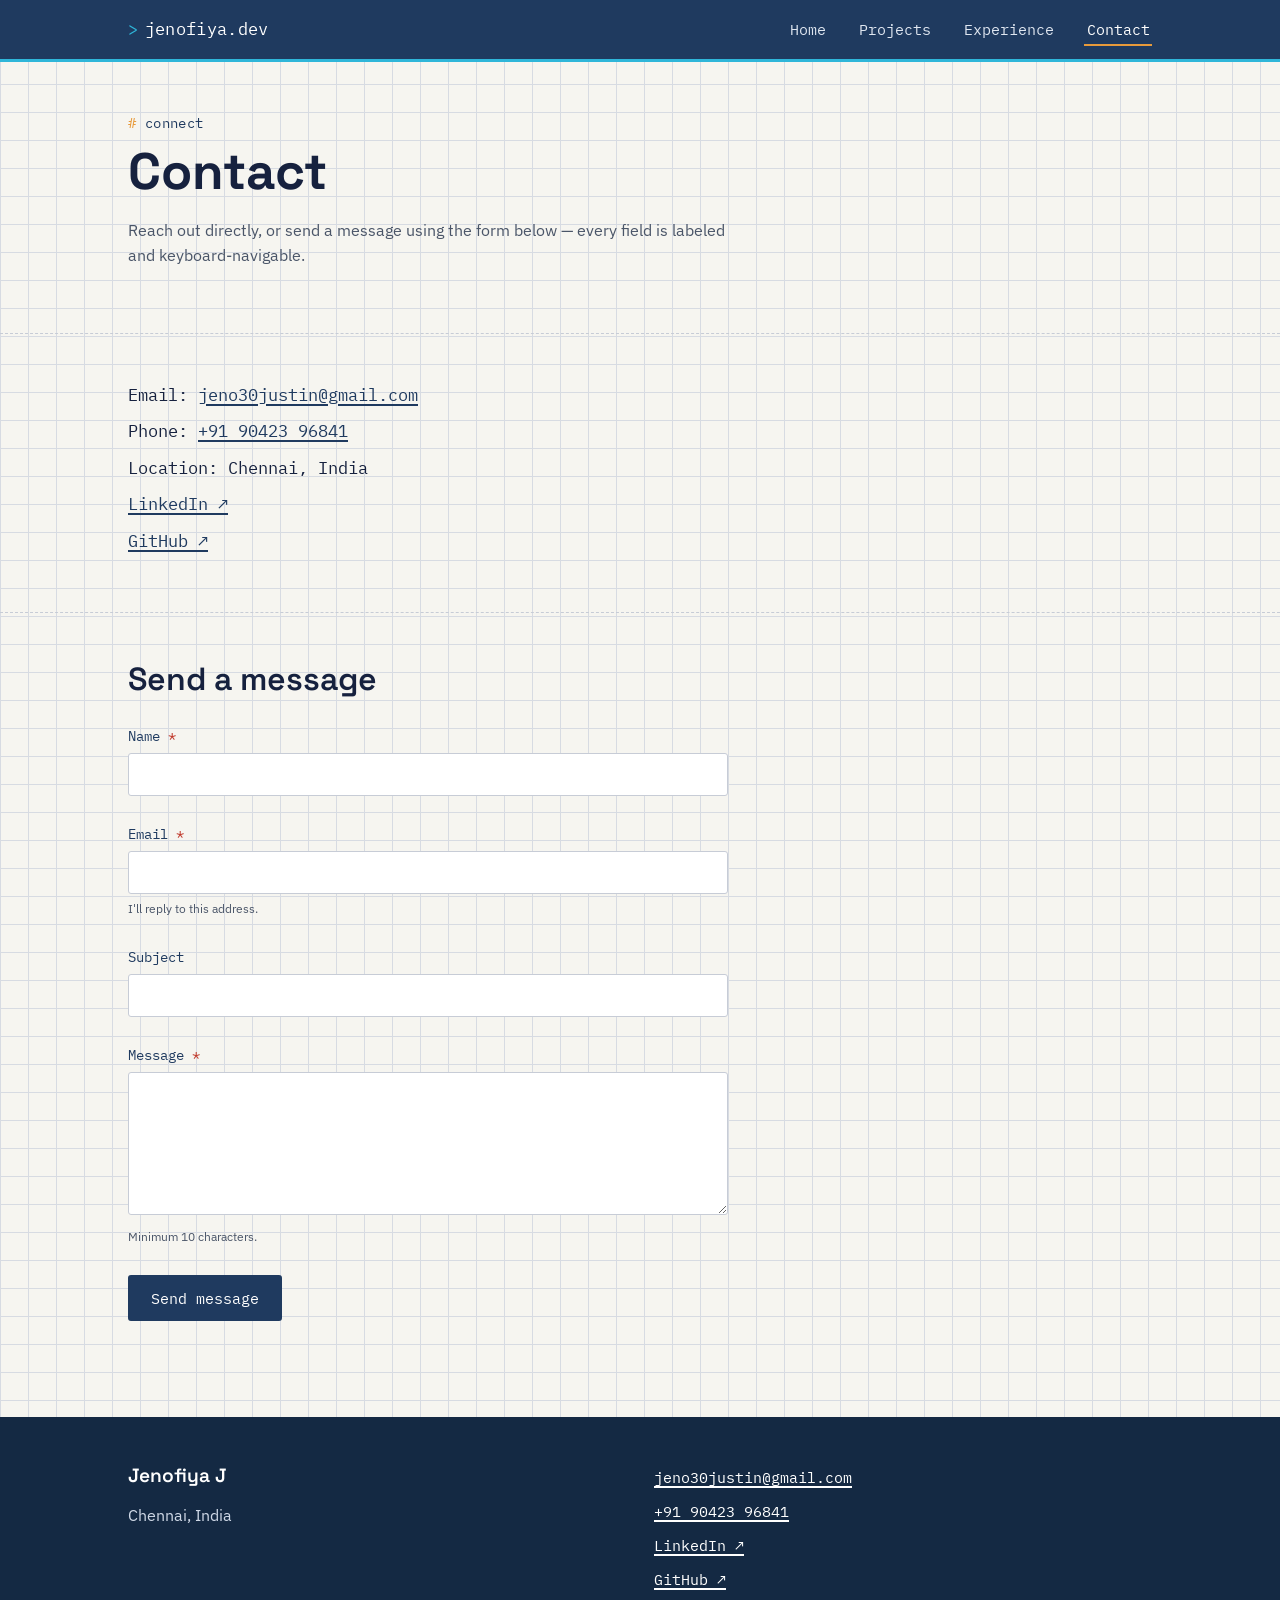
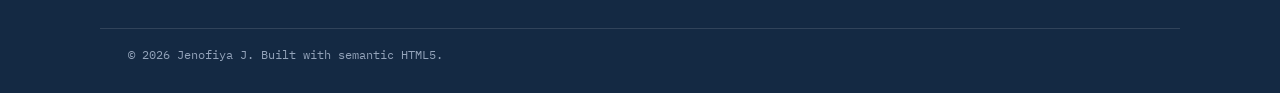
==== contact.html @ ab6592fe "Add files via upload" ====
<!DOCTYPE html>
<html lang="en">
<head>
  <meta charset="UTF-8" />
  <meta name="viewport" content="width=device-width, initial-scale=1.0" />
  <title>Contact — Jenofiya J</title>
  <meta name="description" content="Get in touch with Jenofiya J, a Computer Science and Engineering student and developer based in Chennai, India." />
  <meta name="keywords" content="Jenofiya J contact, hire computer science student Chennai" />
  <meta name="author" content="Jenofiya J" />
  <link rel="canonical" href="contact.html" />

  <meta property="og:type" content="website" />
  <meta property="og:title" content="Contact — Jenofiya J" />
  <meta property="og:description" content="Reach out directly or send a message through the accessible contact form." />
  <meta property="og:url" content="contact.html" />
  <meta name="twitter:card" content="summary" />

  <meta name="theme-color" content="#1f3a5f" />
  <link rel="icon" href="data:image/svg+xml,%3Csvg xmlns='http://www.w3.org/2000/svg' viewBox='0 0 100 100'%3E%3Crect width='100' height='100' rx='16' fill='%231f3a5f'/%3E%3Ctext x='50' y='68' font-size='58' font-family='monospace' fill='%232fb6d9' text-anchor='middle'%3EJ%3C/text%3E%3C/svg%3E" />

  <link rel="preconnect" href="https://fonts.googleapis.com" />
  <link rel="preconnect" href="https://fonts.gstatic.com" crossorigin />
  <link href="https://fonts.googleapis.com/css2?family=IBM+Plex+Mono:wght@400;500&family=IBM+Plex+Sans:wght@400;500&family=Space+Grotesk:wght@500;700&display=swap" rel="stylesheet" />
  <link rel="stylesheet" href="style.css" />
</head>
<body>
  <a class="skip-link" href="#main">Skip to main content</a>

  <header class="site-header">
    <div class="nav-bar">
      <a class="brand" href="index.html"><span class="prompt">&gt;</span> jenofiya.dev</a>
      <button class="nav-toggle" type="button" aria-expanded="false" aria-controls="primary-nav">
        Menu
      </button>
      <nav class="main-nav" id="primary-nav" aria-label="Primary">
        <ul>
          <li><a href="index.html">Home</a></li>
          <li><a href="projects.html">Projects</a></li>
          <li><a href="experience.html">Experience</a></li>
          <li><a href="contact.html" aria-current="page">Contact</a></li>
        </ul>
      </nav>
    </div>
  </header>

  <main id="main">
    <section aria-labelledby="page-heading">
      <div class="container">
        <span class="eyebrow"><span class="prompt">#</span> connect</span>
        <h1 id="page-heading">Contact</h1>
        <p style="max-width: 60ch;">Reach out directly, or send a message using the form below — every field is labeled and keyboard-navigable.</p>
      </div>
    </section>

    <section aria-labelledby="direct-heading">
      <div class="container">
        <h2 id="direct-heading" class="visually-hidden">Direct contact details</h2>
        <ul class="contact-info-list" style="font-size: 1.05rem;">
          <li>Email: <a href="mailto:jeno30justin@gmail.com">jeno30justin@gmail.com</a></li>
          <li>Phone: <a href="tel:+919042396841">+91 90423 96841</a></li>
          <li>Location: Chennai, India</li>
          <!-- Add your real profile URLs here -->
          <li><a href="#">LinkedIn ↗</a></li>
          <li><a href="#">GitHub ↗</a></li>
        </ul>
      </div>
    </section>

    <section aria-labelledby="form-heading">
      <div class="container">
        <div class="section-head">
          <h2 id="form-heading">Send a message</h2>
        </div>

        <div id="form-status" aria-live="polite"></div>

        <form id="contact-form" novalidate style="max-width: 600px;">
          <div class="form-field">
            <label for="name">Name <span class="required-marker" aria-hidden="true">*</span></label>
            <input
              type="text"
              id="name"
              name="name"
              autocomplete="name"
              required
              aria-required="true"
              aria-describedby="name-error"
            />
            <p class="error" id="name-error" role="alert"></p>
          </div>

          <div class="form-field">
            <label for="email">Email <span class="required-marker" aria-hidden="true">*</span></label>
            <input
              type="email"
              id="email"
              name="email"
              autocomplete="email"
              required
              aria-required="true"
              aria-describedby="email-hint email-error"
            />
            <p class="hint" id="email-hint">I'll reply to this address.</p>
            <p class="error" id="email-error" role="alert"></p>
          </div>

          <div class="form-field">
            <label for="subject">Subject</label>
            <input
              type="text"
              id="subject"
              name="subject"
              autocomplete="off"
            />
          </div>

          <div class="form-field">
            <label for="message">Message <span class="required-marker" aria-hidden="true">*</span></label>
            <textarea
              id="message"
              name="message"
              rows="6"
              required
              aria-required="true"
              aria-describedby="message-hint message-error"
            ></textarea>
            <p class="hint" id="message-hint">Minimum 10 characters.</p>
            <p class="error" id="message-error" role="alert"></p>
          </div>

          <button type="submit" class="btn btn-primary">Send message</button>
        </form>
      </div>
    </section>
  </main>

  <footer class="site-footer">
    <div class="container footer-grid">
      <div>
        <h2 style="color:#fff; font-size:1.2rem;">Jenofiya J</h2>
        <p style="color:#cfd8e6;">Chennai, India</p>
      </div>
      <div>
        <h2 class="visually-hidden">Contact links</h2>
        <ul class="contact-info-list">
          <li><a href="mailto:jeno30justin@gmail.com">jeno30justin@gmail.com</a></li>
          <li><a href="tel:+919042396841">+91 90423 96841</a></li>
          <li><a href="#">LinkedIn ↗</a></li>
          <li><a href="#">GitHub ↗</a></li>
        </ul>
      </div>
    </div>
    <p class="footer-note container">© 2026 Jenofiya J. Built with semantic HTML5.</p>
  </footer>

  <script src="script.js"></script>
</body>
</html>
---- style.css ----
/* =========================================================
   JENOFIYA J — PORTFOLIO
   Design language: "engineering notebook meets detection output"
   Palette, type, layout tokens below. Change these to re-theme
   the whole site without touching page markup.
   ========================================================= */

:root {
  /* Color */
  --paper: #f6f5f0;
  --paper-line: #d7dbe2;
  --ink: #16213e;
  --ink-soft: #4a5568;
  --blueprint: #1f3a5f;
  --blueprint-dark: #142943;
  --cyan: #2fb6d9;
  --amber: #e79a3b;
  --card-bg: #ffffff;
  --border: #c7ccd6;
  --focus: #e79a3b;
  --danger: #c0392b;
  --success: #1f7a4d;

  /* Type */
  --font-display: "Space Grotesk", "Segoe UI", sans-serif;
  --font-body: "IBM Plex Sans", "Segoe UI", sans-serif;
  --font-mono: "IBM Plex Mono", "Courier New", monospace;

  /* Layout */
  --max-width: 1080px;
  --radius: 3px;
  --space-1: 0.5rem;
  --space-2: 1rem;
  --space-3: 1.75rem;
  --space-4: 3rem;
  --space-5: 5rem;
}

@media (prefers-color-scheme: dark) {
  /* Intentionally not auto-switching to a dark theme: the blueprint/paper
     contrast is a deliberate design choice, kept consistent for all users. */
}

*, *::before, *::after { box-sizing: border-box; }

html {
  scroll-behavior: smooth;
}

@media (prefers-reduced-motion: reduce) {
  html { scroll-behavior: auto; }
  *, *::before, *::after {
    animation-duration: 0.001ms !important;
    animation-iteration-count: 1 !important;
    transition-duration: 0.001ms !important;
    scroll-behavior: auto !important;
  }
}

body {
  margin: 0;
  font-family: var(--font-body);
  color: var(--ink);
  background-color: var(--paper);
  background-image:
    linear-gradient(var(--paper-line) 1px, transparent 1px),
    linear-gradient(90deg, var(--paper-line) 1px, transparent 1px);
  background-size: 28px 28px;
  line-height: 1.6;
  -webkit-font-smoothing: antialiased;
}

h1, h2, h3, h4 {
  font-family: var(--font-display);
  color: var(--ink);
  line-height: 1.15;
  margin: 0 0 var(--space-2);
}

h1 { font-size: clamp(2.1rem, 4.5vw, 3.2rem); font-weight: 700; }
h2 { font-size: clamp(1.5rem, 3vw, 2rem); font-weight: 600; }
h3 { font-size: 1.15rem; font-weight: 600; }

p { margin: 0 0 var(--space-2); color: var(--ink-soft); }

a {
  color: var(--blueprint);
  text-decoration-thickness: 1.5px;
  text-underline-offset: 3px;
}
a:hover { color: var(--cyan); }

/* Visible focus state for every interactive element — required, never remove */
a:focus-visible,
button:focus-visible,
input:focus-visible,
textarea:focus-visible,
select:focus-visible,
[tabindex]:focus-visible {
  outline: 3px solid var(--focus);
  outline-offset: 3px;
  border-radius: 2px;
}

/* Skip link */
.skip-link {
  position: absolute;
  left: -999px;
  top: auto;
  background: var(--blueprint);
  color: #fff;
  padding: 0.75rem 1.25rem;
  z-index: 1000;
  font-family: var(--font-mono);
  font-size: 0.9rem;
  border-radius: 0 0 var(--radius) 0;
}
.skip-link:focus {
  left: 0;
  top: 0;
}

.container {
  max-width: var(--max-width);
  margin: 0 auto;
  padding: 0 var(--space-3);
}

/* ---------- Header / Nav ---------- */
.site-header {
  background: var(--blueprint);
  color: #fff;
  border-bottom: 3px solid var(--cyan);
  position: sticky;
  top: 0;
  z-index: 100;
}

.nav-bar {
  display: flex;
  align-items: center;
  justify-content: space-between;
  padding: var(--space-2) var(--space-3);
  max-width: var(--max-width);
  margin: 0 auto;
}

.brand {
  font-family: var(--font-mono);
  color: #fff;
  text-decoration: none;
  font-size: 1.05rem;
  letter-spacing: 0.02em;
  display: flex;
  align-items: baseline;
  gap: 0.4rem;
}
.brand:hover { color: var(--cyan); }
.brand .prompt { color: var(--cyan); }

.nav-toggle {
  display: none;
  background: transparent;
  border: 1px solid rgba(255,255,255,0.4);
  color: #fff;
  padding: 0.4rem 0.7rem;
  font-family: var(--font-mono);
  border-radius: var(--radius);
  cursor: pointer;
}

.main-nav ul {
  list-style: none;
  display: flex;
  gap: var(--space-3);
  margin: 0;
  padding: 0;
  font-family: var(--font-mono);
  font-size: 0.92rem;
}

.main-nav a {
  color: #dfe6f0;
  text-decoration: none;
  padding: 0.35rem 0.15rem;
  border-bottom: 2px solid transparent;
}
.main-nav a:hover { color: #fff; border-bottom-color: var(--cyan); }
.main-nav a[aria-current="page"] {
  color: #fff;
  border-bottom-color: var(--amber);
}

@media (max-width: 720px) {
  .nav-toggle { display: inline-block; }
  .main-nav {
    display: none;
    width: 100%;
  }
  .main-nav.is-open { display: block; }
  .nav-bar { flex-wrap: wrap; }
  .main-nav ul {
    flex-direction: column;
    gap: 0;
    padding: var(--space-2) 0;
  }
  .main-nav a { display: block; padding: 0.6rem 0.2rem; }
}

/* ---------- Hero / scan signature ---------- */
.hero {
  padding: var(--space-5) 0 var(--space-4);
}

.hero-grid {
  display: grid;
  grid-template-columns: auto 1fr;
  gap: var(--space-4);
  align-items: center;
}

@media (max-width: 640px) {
  .hero-grid { grid-template-columns: 1fr; text-align: center; }
  .scan-frame { margin: 0 auto; }
}

.scan-frame {
  position: relative;
  width: 156px;
  height: 156px;
  display: grid;
  place-items: center;
  font-family: var(--font-mono);
}

.scan-frame .avatar {
  width: 120px;
  height: 120px;
  border-radius: 50%;
  background: var(--blueprint);
  color: #fff;
  display: grid;
  place-items: center;
  font-family: var(--font-display);
  font-size: 2.6rem;
  font-weight: 700;
}

.scan-frame .corner {
  position: absolute;
  width: 26px;
  height: 26px;
  border: 3px solid var(--cyan);
  opacity: 0;
  animation: corner-in 0.5s ease-out forwards;
}
.corner.tl { top: -6px; left: -6px; border-right: none; border-bottom: none; animation-delay: 0.1s; }
.corner.tr { top: -6px; right: -6px; border-left: none; border-bottom: none; animation-delay: 0.25s; }
.corner.bl { bottom: -6px; left: -6px; border-right: none; border-top: none; animation-delay: 0.4s; }
.corner.br { bottom: -6px; right: -6px; border-left: none; border-top: none; animation-delay: 0.55s; }

@keyframes corner-in {
  from { opacity: 0; transform: scale(1.4); }
  to { opacity: 1; transform: scale(1); }
}

.scan-frame .tag {
  position: absolute;
  bottom: -14px;
  left: 50%;
  transform: translateX(-50%);
  background: var(--amber);
  color: var(--blueprint-dark);
  font-size: 0.68rem;
  padding: 2px 8px;
  border-radius: 2px;
  white-space: nowrap;
  opacity: 0;
  animation: tag-in 0.4s ease-out 0.75s forwards;
}
@keyframes tag-in { to { opacity: 1; } }

.eyebrow {
  font-family: var(--font-mono);
  color: var(--blueprint);
  font-size: 0.85rem;
  letter-spacing: 0.03em;
  margin-bottom: 0.5rem;
  display: inline-block;
}
.eyebrow .prompt { color: var(--amber); }

.hero-actions {
  display: flex;
  gap: var(--space-2);
  flex-wrap: wrap;
  margin-top: var(--space-3);
}

/* ---------- Buttons ---------- */
.btn {
  font-family: var(--font-mono);
  font-size: 0.92rem;
  padding: 0.7rem 1.3rem;
  border-radius: var(--radius);
  text-decoration: none;
  display: inline-block;
  border: 2px solid var(--blueprint);
  cursor: pointer;
}
.btn-primary {
  background: var(--blueprint);
  color: #fff;
}
.btn-primary:hover { background: var(--blueprint-dark); color: #fff; }
.btn-secondary {
  background: transparent;
  color: var(--blueprint);
}
.btn-secondary:hover { background: var(--blueprint); color: #fff; }

/* ---------- Sections ---------- */
section {
  padding: var(--space-4) 0;
  border-top: 1px dashed var(--border);
}
section:first-of-type { border-top: none; }

.section-head {
  margin-bottom: var(--space-3);
}

/* ---------- Chips (classification-label style) ---------- */
.chip-row {
  display: flex;
  flex-wrap: wrap;
  gap: 0.5rem;
}
.chip {
  font-family: var(--font-mono);
  font-size: 0.8rem;
  background: var(--card-bg);
  border: 1px solid var(--border);
  border-left: 3px solid var(--cyan);
  padding: 0.35rem 0.7rem;
  border-radius: 2px;
  color: var(--ink);
}

/* ---------- Cards ---------- */
.card-grid {
  display: grid;
  grid-template-columns: repeat(auto-fit, minmax(280px, 1fr));
  gap: var(--space-3);
}

.card {
  background: var(--card-bg);
  border: 1px solid var(--border);
  border-radius: var(--radius);
  padding: var(--space-3);
  position: relative;
}
.card::before {
  content: "";
  position: absolute;
  top: 0; left: 0;
  width: 18px; height: 18px;
  border-top: 2px solid var(--cyan);
  border-left: 2px solid var(--cyan);
}
.card::after {
  content: "";
  position: absolute;
  bottom: 0; right: 0;
  width: 18px; height: 18px;
  border-bottom: 2px solid var(--cyan);
  border-right: 2px solid var(--cyan);
}

.card h3 { margin-bottom: 0.4rem; }
.card .meta {
  font-family: var(--font-mono);
  font-size: 0.78rem;
  color: var(--blueprint);
  margin-bottom: 0.6rem;
  display: block;
}

.card ul {
  margin: 0.6rem 0 0;
  padding-left: 1.1rem;
  color: var(--ink-soft);
}
.card ul li { margin-bottom: 0.3rem; }

/* ---------- Timeline (education/experience) ---------- */
.timeline {
  border-left: 2px solid var(--border);
  padding-left: var(--space-3);
  margin-left: 0.4rem;
}
.timeline-item {
  position: relative;
  padding-bottom: var(--space-3);
}
.timeline-item:last-child { padding-bottom: 0; }
.timeline-item::before {
  content: "";
  position: absolute;
  left: calc(-1 * var(--space-3) - 6px);
  top: 4px;
  width: 11px;
  height: 11px;
  background: var(--cyan);
  border: 2px solid var(--blueprint);
  border-radius: 50%;
}

/* ---------- Footer ---------- */
.site-footer {
  background: var(--blueprint-dark);
  color: #cfd8e6;
  padding: var(--space-4) 0 var(--space-3);
  margin-top: var(--space-4);
}
.site-footer a { color: #fff; }
.footer-grid {
  display: grid;
  grid-template-columns: 1fr 1fr;
  gap: var(--space-3);
}
@media (max-width: 640px) {
  .footer-grid { grid-template-columns: 1fr; }
}
.footer-note {
  font-family: var(--font-mono);
  font-size: 0.78rem;
  color: #93a3ba;
  margin-top: var(--space-3);
  border-top: 1px solid rgba(255,255,255,0.12);
  padding-top: var(--space-2);
}

/* ---------- Contact form ---------- */
.form-field {
  margin-bottom: var(--space-3);
}
.form-field label {
  display: block;
  font-family: var(--font-mono);
  font-size: 0.85rem;
  color: var(--blueprint);
  margin-bottom: 0.35rem;
}
.form-field .hint {
  font-size: 0.78rem;
  color: var(--ink-soft);
  margin-top: 0.3rem;
}
.form-field input,
.form-field textarea {
  width: 100%;
  font-family: var(--font-body);
  font-size: 1rem;
  padding: 0.65rem 0.8rem;
  border: 1.5px solid var(--border);
  border-radius: var(--radius);
  background: var(--card-bg);
  color: var(--ink);
}
.form-field input:invalid[data-touched="true"],
.form-field textarea:invalid[data-touched="true"] {
  border-color: var(--danger);
}
.form-field .error {
  color: var(--danger);
  font-size: 0.82rem;
  margin-top: 0.35rem;
  display: none;
  font-family: var(--font-mono);
}
.form-field .error.is-visible { display: block; }

.required-marker { color: var(--danger); }

#form-status {
  font-family: var(--font-mono);
  font-size: 0.9rem;
  padding: 0.8rem 1rem;
  border-radius: var(--radius);
  margin-bottom: var(--space-3);
  display: none;
}
#form-status.is-visible { display: block; }
#form-status.status-success {
  background: #e6f4ec;
  color: var(--success);
  border: 1px solid var(--success);
}
#form-status.status-error {
  background: #fbe9e7;
  color: var(--danger);
  border: 1px solid var(--danger);
}

.contact-info-list {
  list-style: none;
  padding: 0;
  margin: 0;
  font-family: var(--font-mono);
  font-size: 0.95rem;
}
.contact-info-list li { margin-bottom: 0.6rem; }

.visually-hidden {
  position: absolute;
  width: 1px; height: 1px;
  padding: 0; margin: -1px;
  overflow: hidden;
  clip: rect(0,0,0,0);
  white-space: nowrap;
  border: 0;
}
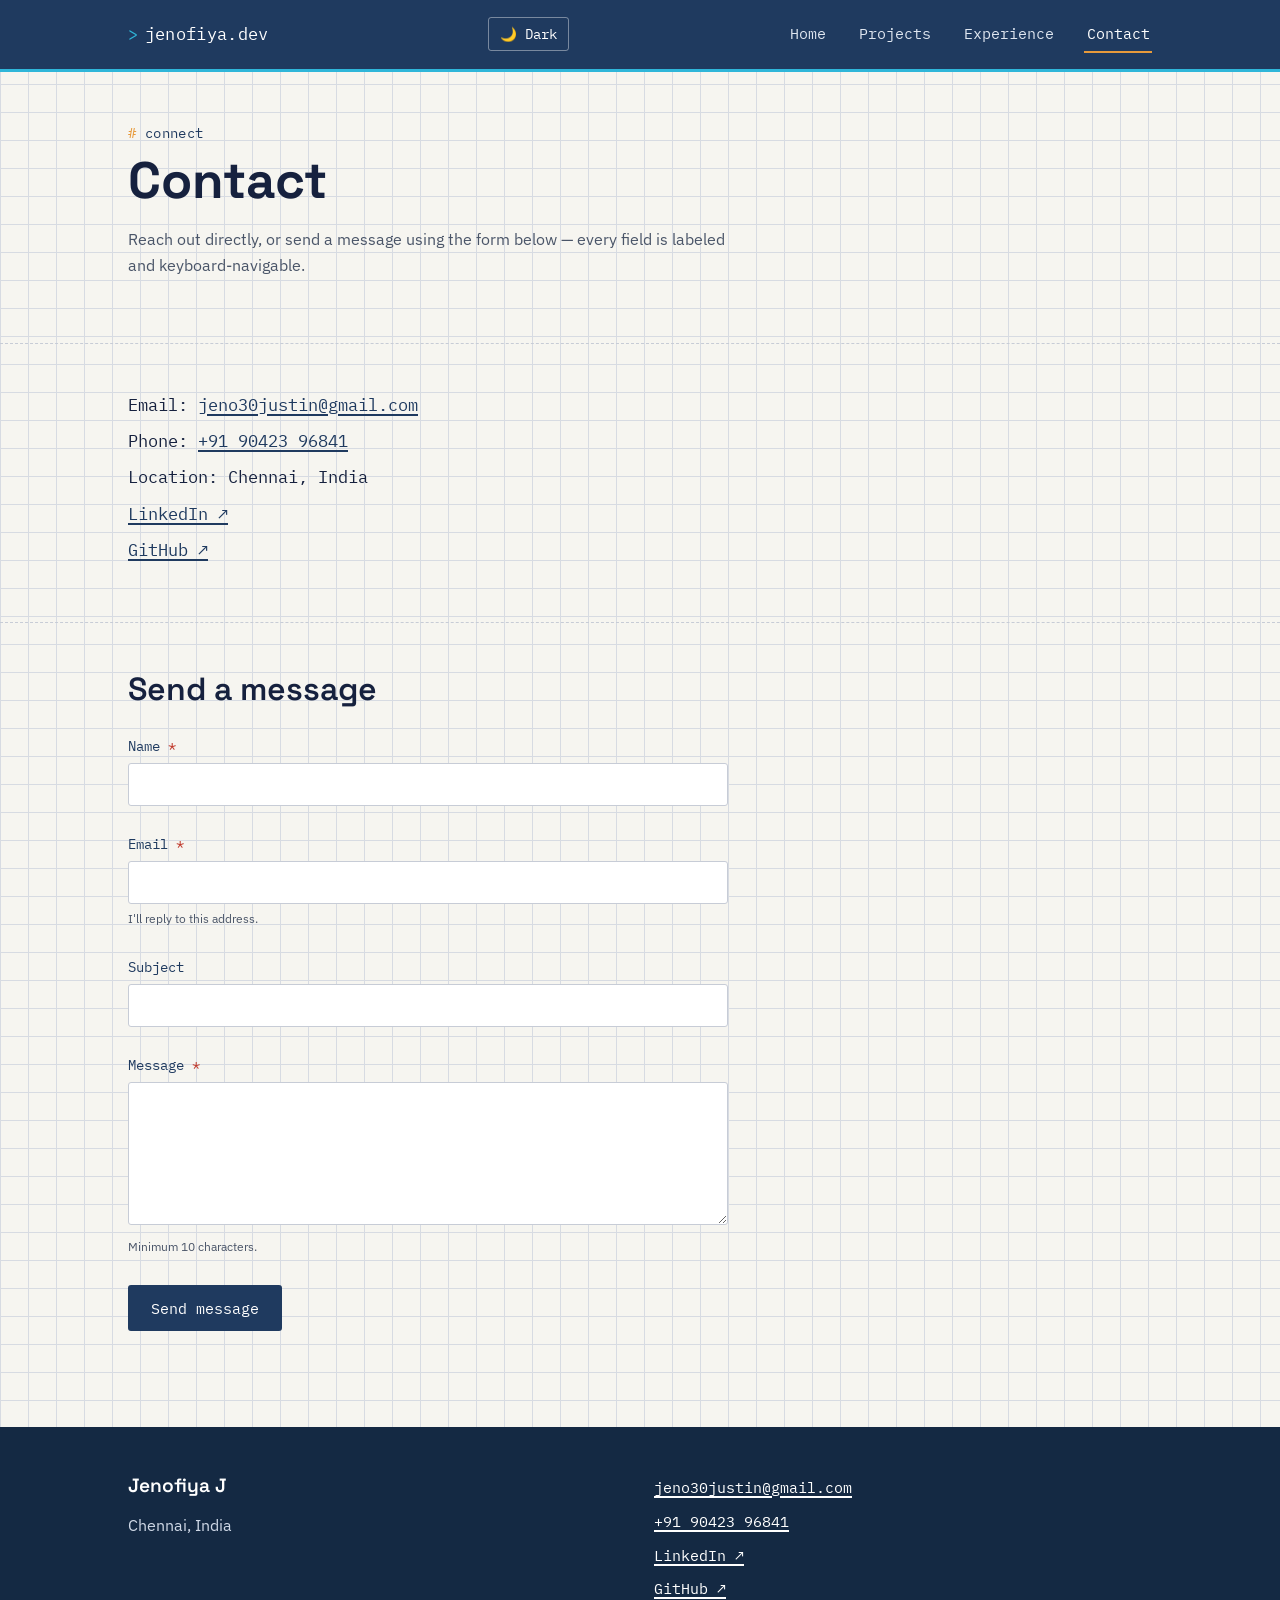
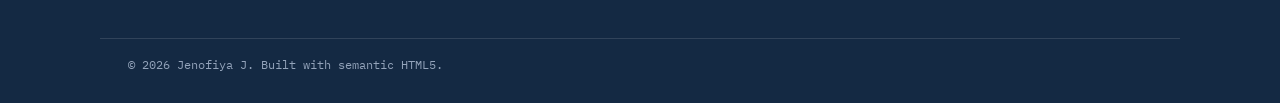
==== commit 44b3e6d9: "Update contact.html" ====
--- a/contact.html
+++ b/contact.html
@@ -29,9 +29,12 @@
   <header class="site-header">
     <div class="nav-bar">
       <a class="brand" href="index.html"><span class="prompt">&gt;</span> jenofiya.dev</a>
-      <button class="nav-toggle" type="button" aria-expanded="false" aria-controls="primary-nav">
-        Menu
-      </button>
+      <div class="nav-controls">
+        <button class="theme-toggle" type="button" aria-pressed="false">🌙 Dark</button>
+        <button class="nav-toggle" type="button" aria-expanded="false" aria-controls="primary-nav">
+          Menu
+        </button>
+      </div>
       <nav class="main-nav" id="primary-nav" aria-label="Primary">
         <ul>
           <li><a href="index.html">Home</a></li>
--- a/style.css
+++ b/style.css
@@ -1,12 +1,12 @@
 /* =========================================================
    JENOFIYA J — PORTFOLIO
    Design language: "engineering notebook meets detection output"
-   Palette, type, layout tokens below. Change these to re-theme
-   the whole site without touching page markup.
+   Mobile-first: base rules target small screens, min-width
+   media queries layer on tablet/desktop enhancements.
    ========================================================= */
 
 :root {
-  /* Color */
+  /* ---- Light theme (default) ---- */
   --paper: #f6f5f0;
   --paper-line: #d7dbe2;
   --ink: #16213e;
@@ -20,6 +20,8 @@
   --focus: #e79a3b;
   --danger: #c0392b;
   --success: #1f7a4d;
+  --header-bg: var(--blueprint);
+  --footer-bg: var(--blueprint-dark);
 
   /* Type */
   --font-display: "Space Grotesk", "Segoe UI", sans-serif;
@@ -34,18 +36,44 @@
   --space-3: 1.75rem;
   --space-4: 3rem;
   --space-5: 5rem;
+
+  color-scheme: light;
+}
+
+/* ---- Dark theme: manual toggle wins, else follow system ---- */
+[data-theme="dark"] {
+  --paper: #10182b;
+  --paper-line: #1d2740;
+  --ink: #e7ecf5;
+  --ink-soft: #a9b4c9;
+  --blueprint: #2fb6d9;
+  --blueprint-dark: #16213e;
+  --card-bg: #16213e;
+  --border: #2b3757;
+  --header-bg: #0c1322;
+  --footer-bg: #0a0f1c;
+  color-scheme: dark;
 }
 
 @media (prefers-color-scheme: dark) {
-  /* Intentionally not auto-switching to a dark theme: the blueprint/paper
-     contrast is a deliberate design choice, kept consistent for all users. */
+  :root:not([data-theme="light"]) {
+    --paper: #10182b;
+    --paper-line: #1d2740;
+    --ink: #e7ecf5;
+    --ink-soft: #a9b4c9;
+    --blueprint: #2fb6d9;
+    --blueprint-dark: #16213e;
+    --card-bg: #16213e;
+    --border: #2b3757;
+    --header-bg: #0c1322;
+    --footer-bg: #0a0f1c;
+    color-scheme: dark;
+  }
 }
 
 *, *::before, *::after { box-sizing: border-box; }
 
-html {
-  scroll-behavior: smooth;
-}
+html { scroll-behavior: smooth; }
 
 @media (prefers-reduced-motion: reduce) {
   html { scroll-behavior: auto; }
@@ -68,6 +96,7 @@
   background-size: 28px 28px;
   line-height: 1.6;
   -webkit-font-smoothing: antialiased;
+  transition: background-color 0.2s ease, color 0.2s ease;
 }
 
 h1, h2, h3, h4 {
@@ -77,9 +106,9 @@
   margin: 0 0 var(--space-2);
 }
 
-h1 { font-size: clamp(2.1rem, 4.5vw, 3.2rem); font-weight: 700; }
-h2 { font-size: clamp(1.5rem, 3vw, 2rem); font-weight: 600; }
-h3 { font-size: 1.15rem; font-weight: 600; }
+h1 { font-size: clamp(1.9rem, 6vw, 3.2rem); font-weight: 700; }
+h2 { font-size: clamp(1.4rem, 4vw, 2rem); font-weight: 600; }
+h3 { font-size: 1.1rem; font-weight: 600; }
 
 p { margin: 0 0 var(--space-2); color: var(--ink-soft); }
 
@@ -90,7 +119,6 @@
 }
 a:hover { color: var(--cyan); }
 
-/* Visible focus state for every interactive element — required, never remove */
 a:focus-visible,
 button:focus-visible,
 input:focus-visible,
@@ -102,7 +130,6 @@
   border-radius: 2px;
 }
 
-/* Skip link */
 .skip-link {
   position: absolute;
   left: -999px;
@@ -115,20 +142,20 @@
   font-size: 0.9rem;
   border-radius: 0 0 var(--radius) 0;
 }
-.skip-link:focus {
-  left: 0;
-  top: 0;
-}
+.skip-link:focus { left: 0; top: 0; }
 
 .container {
   max-width: var(--max-width);
   margin: 0 auto;
-  padding: 0 var(--space-3);
-}
-
-/* ---------- Header / Nav ---------- */
+  padding: 0 var(--space-2);
+}
+@media (min-width: 640px) {
+  .container { padding: 0 var(--space-3); }
+}
+
+/* ---------- Header / Nav (mobile-first) ---------- */
 .site-header {
-  background: var(--blueprint);
+  background: var(--header-bg);
   color: #fff;
   border-bottom: 3px solid var(--cyan);
   position: sticky;
@@ -138,11 +165,16 @@
 
 .nav-bar {
   display: flex;
+  flex-wrap: wrap;
   align-items: center;
   justify-content: space-between;
-  padding: var(--space-2) var(--space-3);
+  gap: var(--space-1);
+  padding: var(--space-2);
   max-width: var(--max-width);
   margin: 0 auto;
+}
+@media (min-width: 640px) {
+  .nav-bar { padding: var(--space-2) var(--space-3); flex-wrap: nowrap; }
 }
 
 .brand {
@@ -158,93 +190,110 @@
 .brand:hover { color: var(--cyan); }
 .brand .prompt { color: var(--cyan); }
 
-.nav-toggle {
-  display: none;
+.nav-controls {
+  display: flex;
+  align-items: center;
+  gap: 0.5rem;
+}
+
+.nav-toggle,
+.theme-toggle {
   background: transparent;
   border: 1px solid rgba(255,255,255,0.4);
   color: #fff;
   padding: 0.4rem 0.7rem;
   font-family: var(--font-mono);
+  font-size: 0.85rem;
   border-radius: var(--radius);
   cursor: pointer;
-}
-
+  line-height: 1.4;
+}
+.nav-toggle:hover,
+.theme-toggle:hover { border-color: var(--cyan); color: var(--cyan); }
+
+/* Mobile: nav collapses behind the toggle, full width */
+.main-nav {
+  display: none;
+  width: 100%;
+  order: 3;
+}
+.main-nav.is-open { display: block; }
 .main-nav ul {
   list-style: none;
   display: flex;
-  gap: var(--space-3);
+  flex-direction: column;
+  gap: 0;
   margin: 0;
-  padding: 0;
+  padding: var(--space-2) 0;
   font-family: var(--font-mono);
   font-size: 0.92rem;
 }
-
 .main-nav a {
   color: #dfe6f0;
   text-decoration: none;
-  padding: 0.35rem 0.15rem;
+  padding: 0.6rem 0.2rem;
   border-bottom: 2px solid transparent;
+  display: block;
 }
 .main-nav a:hover { color: #fff; border-bottom-color: var(--cyan); }
-.main-nav a[aria-current="page"] {
-  color: #fff;
-  border-bottom-color: var(--amber);
-}
-
-@media (max-width: 720px) {
-  .nav-toggle { display: inline-block; }
+.main-nav a[aria-current="page"] { color: #fff; border-bottom-color: var(--amber); }
+
+/* Tablet and up: full nav row, no hamburger */
+@media (min-width: 721px) {
+  .nav-toggle { display: none; }
   .main-nav {
-    display: none;
-    width: 100%;
+    display: block;
+    width: auto;
+    order: 0;
   }
-  .main-nav.is-open { display: block; }
-  .nav-bar { flex-wrap: wrap; }
-  .main-nav ul {
-    flex-direction: column;
-    gap: 0;
-    padding: var(--space-2) 0;
-  }
-  .main-nav a { display: block; padding: 0.6rem 0.2rem; }
-}
-
-/* ---------- Hero / scan signature ---------- */
-.hero {
-  padding: var(--space-5) 0 var(--space-4);
-}
+  .main-nav ul { flex-direction: row; gap: var(--space-3); padding: 0; }
+  .main-nav a { padding: 0.35rem 0.15rem; }
+}
+
+/* ---------- Hero (mobile-first grid) ---------- */
+.hero { padding: var(--space-4) 0 var(--space-3); }
+@media (min-width: 640px) { .hero { padding: var(--space-5) 0 var(--space-4); } }
 
 .hero-grid {
   display: grid;
-  grid-template-columns: auto 1fr;
-  gap: var(--space-4);
-  align-items: center;
-}
-
-@media (max-width: 640px) {
-  .hero-grid { grid-template-columns: 1fr; text-align: center; }
-  .scan-frame { margin: 0 auto; }
+  grid-template-columns: 1fr;
+  justify-items: center;
+  text-align: center;
+  gap: var(--space-3);
+}
+@media (min-width: 640px) {
+  .hero-grid {
+    grid-template-columns: auto 1fr;
+    justify-items: start;
+    text-align: left;
+    align-items: center;
+    gap: var(--space-4);
+  }
 }
 
 .scan-frame {
   position: relative;
-  width: 156px;
-  height: 156px;
+  width: 130px;
+  height: 130px;
   display: grid;
   place-items: center;
   font-family: var(--font-mono);
 }
+@media (min-width: 640px) { .scan-frame { width: 156px; height: 156px; } }
 
 .scan-frame .avatar {
-  width: 120px;
-  height: 120px;
+  width: 100px;
+  height: 100px;
   border-radius: 50%;
   background: var(--blueprint);
   color: #fff;
   display: grid;
   place-items: center;
   font-family: var(--font-display);
-  font-size: 2.6rem;
+  font-size: 2.2rem;
   font-weight: 700;
 }
+@media (min-width: 640px) { .scan-frame .avatar { width: 120px; height: 120px; font-size: 2.6rem; } }
 
 .scan-frame .corner {
   position: absolute;
@@ -294,8 +343,10 @@
   display: flex;
   gap: var(--space-2);
   flex-wrap: wrap;
+  justify-content: center;
   margin-top: var(--space-3);
 }
+@media (min-width: 640px) { .hero-actions { justify-content: flex-start; } }
 
 /* ---------- Buttons ---------- */
 .btn {
@@ -308,34 +359,20 @@
   border: 2px solid var(--blueprint);
   cursor: pointer;
 }
-.btn-primary {
-  background: var(--blueprint);
-  color: #fff;
-}
+.btn-primary { background: var(--blueprint); color: #fff; }
 .btn-primary:hover { background: var(--blueprint-dark); color: #fff; }
-.btn-secondary {
-  background: transparent;
-  color: var(--blueprint);
-}
+.btn-secondary { background: transparent; color: var(--blueprint); }
 .btn-secondary:hover { background: var(--blueprint); color: #fff; }
 
 /* ---------- Sections ---------- */
-section {
-  padding: var(--space-4) 0;
-  border-top: 1px dashed var(--border);
-}
+section { padding: var(--space-3) 0; border-top: 1px dashed var(--border); }
+@media (min-width: 640px) { section { padding: var(--space-4) 0; } }
 section:first-of-type { border-top: none; }
 
-.section-head {
-  margin-bottom: var(--space-3);
-}
-
-/* ---------- Chips (classification-label style) ---------- */
-.chip-row {
-  display: flex;
-  flex-wrap: wrap;
-  gap: 0.5rem;
-}
+.section-head { margin-bottom: var(--space-3); }
+
+/* ---------- Chips ---------- */
+.chip-row { display: flex; flex-wrap: wrap; gap: 0.5rem; padding: 0; margin: 0; list-style: none; }
 .chip {
   font-family: var(--font-mono);
   font-size: 0.8rem;
@@ -347,11 +384,14 @@
   color: var(--ink);
 }
 
-/* ---------- Cards ---------- */
+/* ---------- Cards: responsive auto-fit grid ---------- */
 .card-grid {
   display: grid;
-  grid-template-columns: repeat(auto-fit, minmax(280px, 1fr));
-  gap: var(--space-3);
+  grid-template-columns: 1fr;
+  gap: var(--space-2);
+}
+@media (min-width: 480px) {
+  .card-grid { grid-template-columns: repeat(auto-fit, minmax(240px, 1fr)); gap: var(--space-3); }
 }
 
 .card {
@@ -377,7 +417,6 @@
   border-bottom: 2px solid var(--cyan);
   border-right: 2px solid var(--cyan);
 }
-
 .card h3 { margin-bottom: 0.4rem; }
 .card .meta {
   font-family: var(--font-mono);
@@ -386,24 +425,35 @@
   margin-bottom: 0.6rem;
   display: block;
 }
-
-.card ul {
-  margin: 0.6rem 0 0;
-  padding-left: 1.1rem;
-  color: var(--ink-soft);
-}
+.card ul { margin: 0.6rem 0 0; padding-left: 1.1rem; color: var(--ink-soft); }
 .card ul li { margin-bottom: 0.3rem; }
 
-/* ---------- Timeline (education/experience) ---------- */
-.timeline {
-  border-left: 2px solid var(--border);
-  padding-left: var(--space-3);
-  margin-left: 0.4rem;
-}
-.timeline-item {
-  position: relative;
-  padding-bottom: var(--space-3);
-}
+/* ---------- Project layout: 2D grid, feature + secondary ----------
+   Mobile: single column stack.
+   Desktop: named-area grid — feature project on the left, secondary
+   project on the right. Demonstrates a genuine 2D grid, not just a
+   repeated card row. ---------- */
+.project-layout {
+  display: grid;
+  grid-template-columns: 1fr;
+  grid-template-areas:
+    "feature"
+    "secondary";
+  gap: var(--space-3);
+}
+@media (min-width: 860px) {
+  .project-layout {
+    grid-template-columns: 1.6fr 1fr;
+    grid-template-areas: "feature secondary";
+    align-items: start;
+  }
+}
+.project-layout .project-feature { grid-area: feature; }
+.project-layout .project-secondary { grid-area: secondary; }
+
+/* ---------- Timeline ---------- */
+.timeline { border-left: 2px solid var(--border); padding-left: var(--space-3); margin-left: 0.4rem; }
+.timeline-item { position: relative; padding-bottom: var(--space-3); }
 .timeline-item:last-child { padding-bottom: 0; }
 .timeline-item::before {
   content: "";
@@ -419,20 +469,14 @@
 
 /* ---------- Footer ---------- */
 .site-footer {
-  background: var(--blueprint-dark);
+  background: var(--footer-bg);
   color: #cfd8e6;
   padding: var(--space-4) 0 var(--space-3);
   margin-top: var(--space-4);
 }
 .site-footer a { color: #fff; }
-.footer-grid {
-  display: grid;
-  grid-template-columns: 1fr 1fr;
-  gap: var(--space-3);
-}
-@media (max-width: 640px) {
-  .footer-grid { grid-template-columns: 1fr; }
-}
+.footer-grid { display: grid; grid-template-columns: 1fr; gap: var(--space-3); }
+@media (min-width: 640px) { .footer-grid { grid-template-columns: 1fr 1fr; } }
 .footer-note {
   font-family: var(--font-mono);
   font-size: 0.78rem;
@@ -443,9 +487,7 @@
 }
 
 /* ---------- Contact form ---------- */
-.form-field {
-  margin-bottom: var(--space-3);
-}
+.form-field { margin-bottom: var(--space-3); }
 .form-field label {
   display: block;
   font-family: var(--font-mono);
@@ -453,11 +495,7 @@
   color: var(--blueprint);
   margin-bottom: 0.35rem;
 }
-.form-field .hint {
-  font-size: 0.78rem;
-  color: var(--ink-soft);
-  margin-top: 0.3rem;
-}
+.form-field .hint { font-size: 0.78rem; color: var(--ink-soft); margin-top: 0.3rem; }
 .form-field input,
 .form-field textarea {
   width: 100%;
@@ -470,9 +508,7 @@
   color: var(--ink);
 }
 .form-field input:invalid[data-touched="true"],
-.form-field textarea:invalid[data-touched="true"] {
-  border-color: var(--danger);
-}
+.form-field textarea:invalid[data-touched="true"] { border-color: var(--danger); }
 .form-field .error {
   color: var(--danger);
   font-size: 0.82rem;
@@ -481,7 +517,6 @@
   font-family: var(--font-mono);
 }
 .form-field .error.is-visible { display: block; }
-
 .required-marker { color: var(--danger); }
 
 #form-status {
@@ -493,24 +528,12 @@
   display: none;
 }
 #form-status.is-visible { display: block; }
-#form-status.status-success {
-  background: #e6f4ec;
-  color: var(--success);
-  border: 1px solid var(--success);
-}
-#form-status.status-error {
-  background: #fbe9e7;
-  color: var(--danger);
-  border: 1px solid var(--danger);
-}
-
-.contact-info-list {
-  list-style: none;
-  padding: 0;
-  margin: 0;
-  font-family: var(--font-mono);
-  font-size: 0.95rem;
-}
+#form-status.status-success { background: #e6f4ec; color: var(--success); border: 1px solid var(--success); }
+#form-status.status-error { background: #fbe9e7; color: var(--danger); border: 1px solid var(--danger); }
+[data-theme="dark"] #form-status.status-success { background: #123322; }
+[data-theme="dark"] #form-status.status-error { background: #3a1a16; }
+
+.contact-info-list { list-style: none; padding: 0; margin: 0; font-family: var(--font-mono); font-size: 0.95rem; }
 .contact-info-list li { margin-bottom: 0.6rem; }
 
 .visually-hidden {
